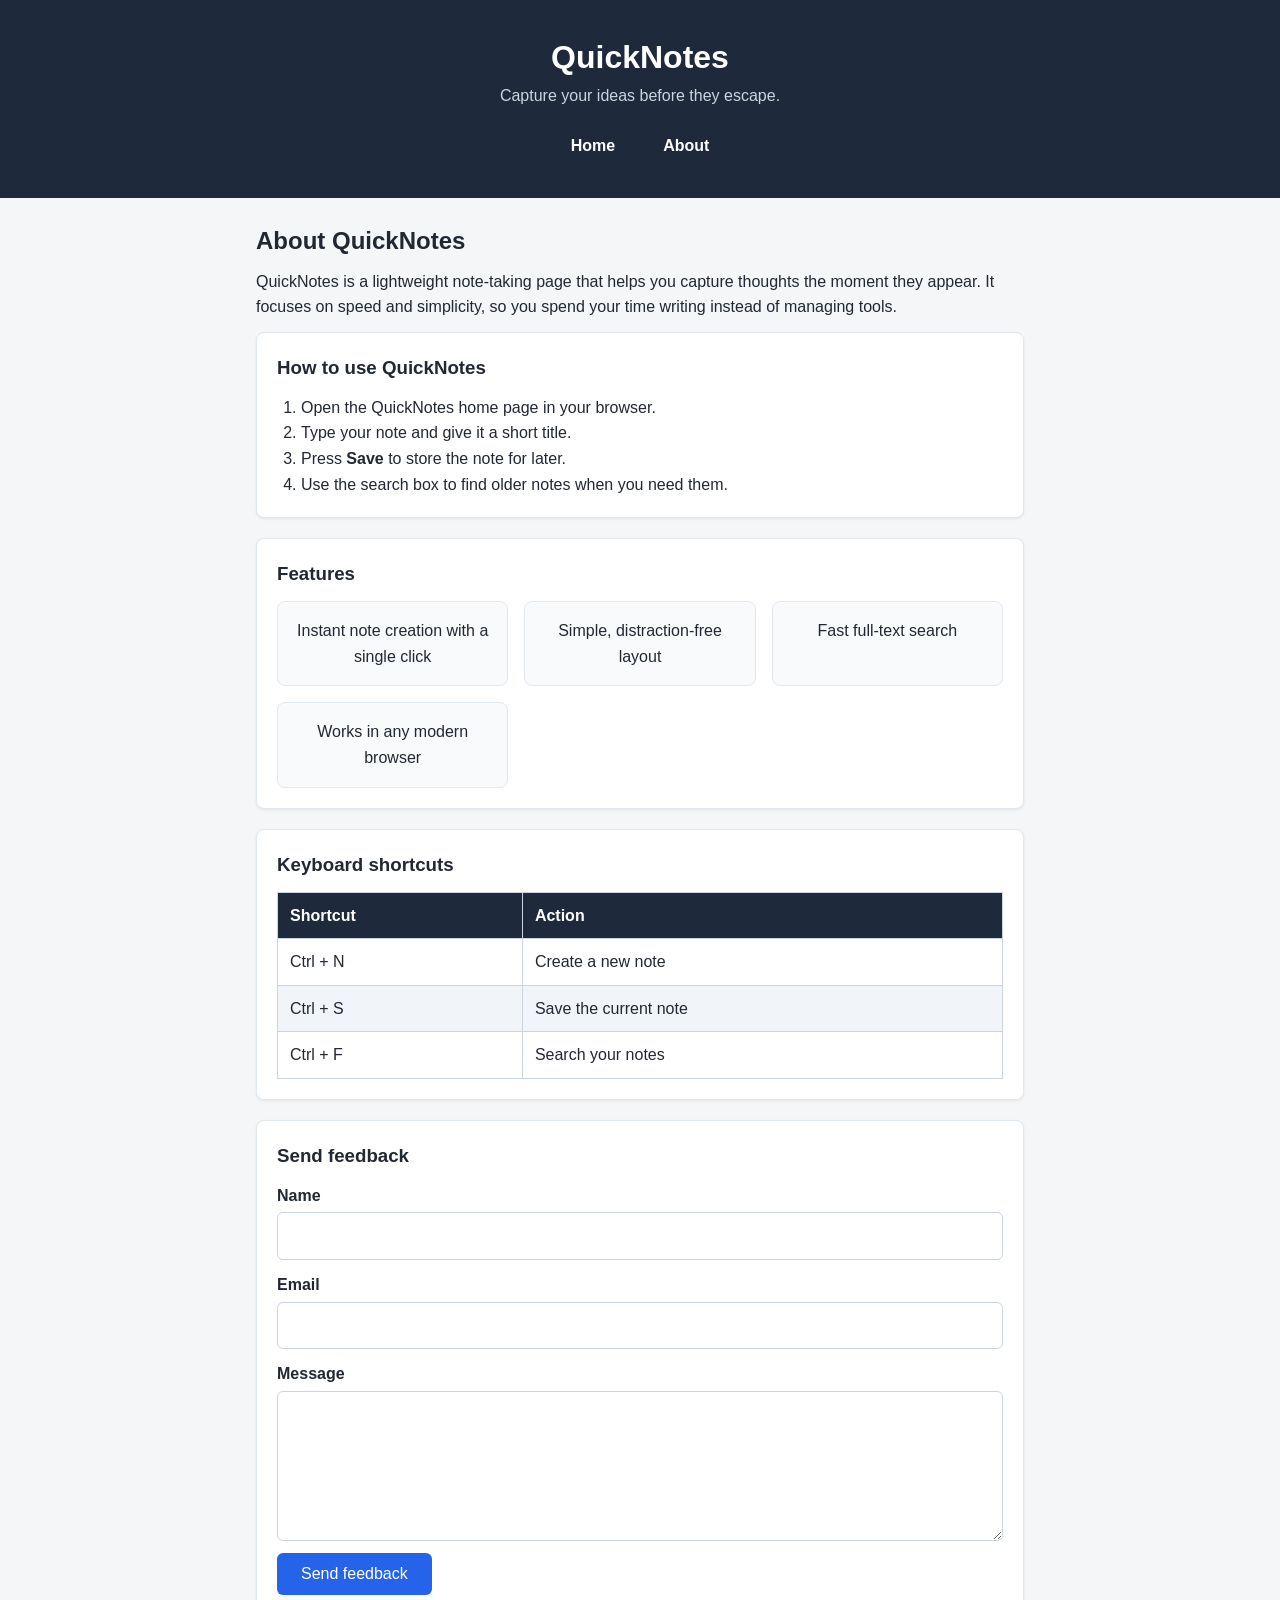
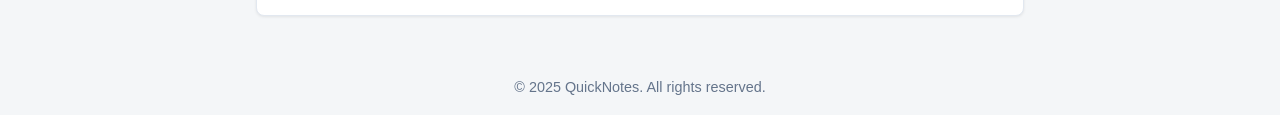
==== day2/about.html @ 1e2797ad "Day 2 assignment" ====
<!DOCTYPE html>
<html lang="en">
<head>
  <meta charset="utf-8">
  <meta name="viewport" content="width=device-width, initial-scale=1.0">
  <title>QuickNotes - About</title>
  <link rel="stylesheet" href="style.css">
</head>
<body>
  <header>
    <h1>QuickNotes</h1>
    <p>Capture your ideas before they escape.</p>
    <nav>
      <a href="index.html">Home</a>
      <a href="about.html">About</a>
    </nav>
  </header>

  <main>
    <h2>About QuickNotes</h2>
    <p>
      QuickNotes is a lightweight note-taking page that helps you capture
      thoughts the moment they appear. It focuses on speed and simplicity,
      so you spend your time writing instead of managing tools.
    </p>

    <section>
      <h3>How to use QuickNotes</h3>
      <ol>
        <li>Open the QuickNotes home page in your browser.</li>
        <li>Type your note and give it a short title.</li>
        <li>Press <strong>Save</strong> to store the note for later.</li>
        <li>Use the search box to find older notes when you need them.</li>
      </ol>
    </section>

    <section>
      <h3>Features</h3>
      <ul class="features">
        <li>Instant note creation with a single click</li>
        <li>Simple, distraction-free layout</li>
        <li>Fast full-text search</li>
        <li>Works in any modern browser</li>
      </ul>
    </section>

    <section>
      <h3>Keyboard shortcuts</h3>
      <table>
        <thead>
          <tr>
            <th scope="col">Shortcut</th>
            <th scope="col">Action</th>
          </tr>
        </thead>
        <tbody>
          <tr>
            <td>Ctrl + N</td>
            <td>Create a new note</td>
          </tr>
          <tr>
            <td>Ctrl + S</td>
            <td>Save the current note</td>
          </tr>
          <tr>
            <td>Ctrl + F</td>
            <td>Search your notes</td>
          </tr>
        </tbody>
      </table>
    </section>

    <section>
      <h3>Send feedback</h3>
      <form action="#" method="post">
        <p>
          <label for="name">Name</label>
          <input type="text" id="name" name="name" required>
        </p>
        <p>
          <label for="email">Email</label>
          <input type="email" id="email" name="email" required>
        </p>
        <p>
          <label for="message">Message</label>
          <textarea id="message" name="message" rows="5" required></textarea>
        </p>
        <p>
          <button type="submit">Send feedback</button>
        </p>
      </form>
    </section>
  </main>

  <footer>
    <p>&copy; 2025 QuickNotes. All rights reserved.</p>
  </footer>
</body>
</html>
---- day2/style.css ----
/* ==========================================
   QuickNotes — Day 2 stylesheet
   Shared by index.html and about.html
   ========================================== */

/* 1. Reset + base styles */
* {
  box-sizing: border-box;
  margin: 0;
  padding: 0;
}

body {
  font-family: "Segoe UI", Arial, Helvetica, sans-serif;
  line-height: 1.6;
  background-color: #f4f6f8;
  color: #222831;
}

/* 2. Header */
header {
  background-color: #1e293b;
  color: #ffffff;
  text-align: center;
  padding: 32px 16px;
}

header h1 {
  font-size: 2rem;
}

header p {
  color: #cbd5e1;
  margin: 0;
}

/* 3. Navigation — Flexbox row */
nav {
  display: flex;
  justify-content: center;   /* centred */
  flex-wrap: wrap;
  gap: 16px;
  margin-top: 16px;
}

nav a {
  color: #ffffff;            /* white text */
  text-decoration: none;     /* no underline */
  font-weight: bold;
  padding: 8px 16px;
  border-radius: 6px;
  transition: background-color 0.3s ease;
}

nav a:hover {
  background-color: #3b82f6; /* visible hover style */
}

/* 4. Main — centred, max width; sections as white cards */
main {
  max-width: 800px;
  margin: 0 auto;
  padding: 24px 16px;
}

section {
  background-color: #ffffff;
  border: 1px solid #e2e8f0;
  border-radius: 8px;
  box-shadow: 0 1px 3px rgba(0, 0, 0, 0.08);
  padding: 20px;
  margin-bottom: 20px;
}

h2 {
  margin-bottom: 8px;
}

h3 {
  margin-bottom: 12px;
}

main p {
  margin-bottom: 12px;
}

ol {
  padding-left: 24px;
}

/* 5. Features list — responsive CSS Grid cards */
.features {
  list-style: none;
  padding: 0;
  display: grid;
  grid-template-columns: repeat(auto-fit, minmax(180px, 1fr));
  gap: 16px;
}

.features li {
  background-color: #f8fafc;
  border: 1px solid #e2e8f0;
  border-radius: 8px;
  padding: 16px;
  text-align: center;
}

/* 6. Keyboard shortcuts table */
table {
  width: 100%;
  border-collapse: collapse;
}

th,
td {
  border: 1px solid #cbd5e1;
  padding: 10px 12px;
  text-align: left;
}

th {
  background-color: #1e293b;
  color: #ffffff;
}

tbody tr:nth-child(even) {
  background-color: #f1f5f9;
}

/* 7. Feedback form — stacked vertically, full width */
form {
  display: flex;
  flex-direction: column;
  gap: 12px;
}

form p {
  display: flex;
  flex-direction: column;
  margin: 0;
}

label {
  font-weight: bold;
  margin-bottom: 4px;
}

input[type="text"],
input[type="email"],
textarea {
  width: 100%;
  padding: 10px 12px;
  border: 1px solid #cbd5e1;
  border-radius: 6px;
  font: inherit;
}

/* 8. Buttons — with transition */
button {
  align-self: flex-start;
  background-color: #2563eb;
  color: #ffffff;
  border: none;
  border-radius: 6px;
  padding: 12px 24px;
  font-size: 1rem;
  cursor: pointer;
  transition: background-color 0.3s ease, transform 0.2s ease;
}

button:hover {
  background-color: #1d4ed8;
  transform: translateY(-2px);
}

/* 9. Footer */
footer {
  text-align: center;
  color: #64748b;
  font-size: 0.9rem;
  padding: 16px;
}

/* 10. Small screens */
@media (max-width: 600px) {
  header {
    padding: 20px 12px;
  }

  header h1 {
    font-size: 1.5rem;
  }

  nav {
    gap: 8px;
  }

  main {
    padding: 16px 12px;
  }

  section {
    padding: 16px;
  }
}
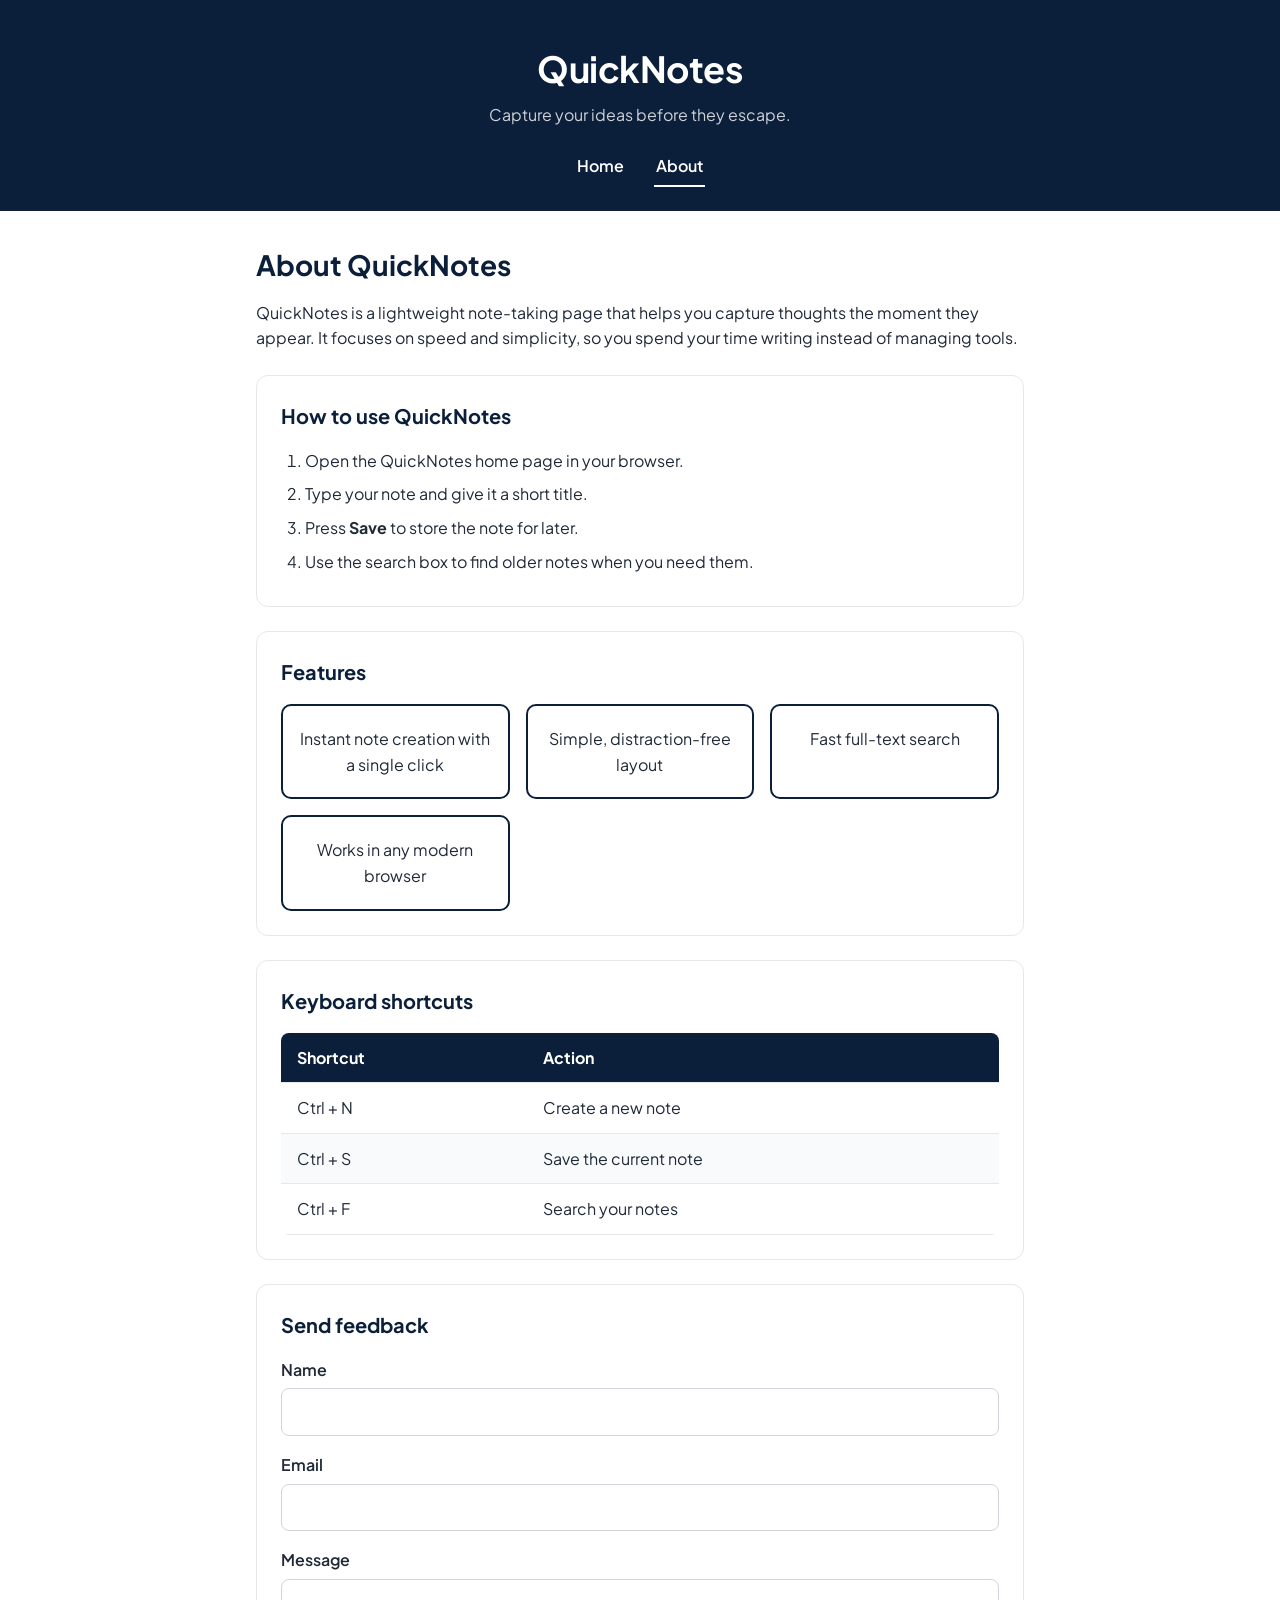
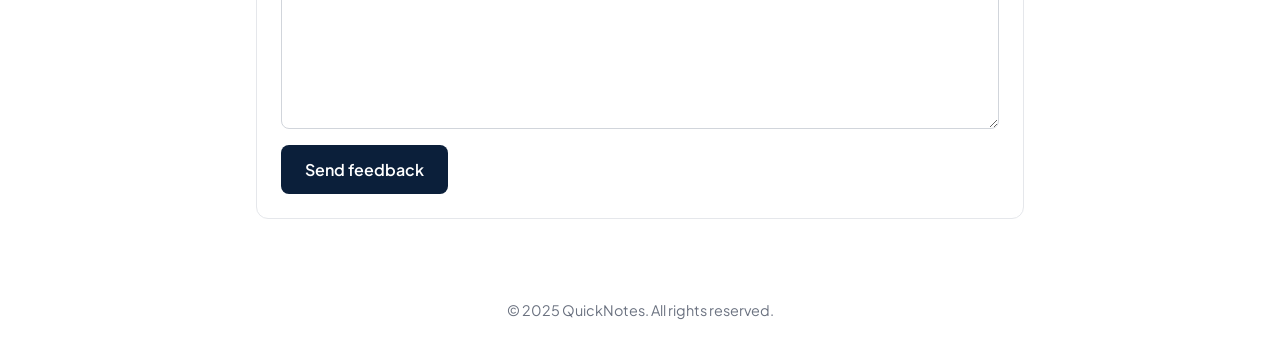
==== commit 23f4c336: "added font to css file" ====
--- a/day2/about.html
+++ b/day2/about.html
@@ -12,7 +12,7 @@
     <p>Capture your ideas before they escape.</p>
     <nav>
       <a href="index.html">Home</a>
-      <a href="about.html">About</a>
+      <a href="about.html" class="active">About</a>
     </nav>
   </header>
 
--- a/day2/style.css
+++ b/day2/style.css
@@ -1,9 +1,5 @@
-/* ==========================================
-   QuickNotes — Day 2 stylesheet
-   Shared by index.html and about.html
-   ========================================== */
-
-/* 1. Reset + base styles */
+@import url("https://fonts.googleapis.com/css2?family=Plus+Jakarta+Sans:wght@400;500;600;700&display=swap");
+
 * {
   box-sizing: border-box;
   margin: 0;
@@ -11,192 +7,222 @@
 }
 
 body {
-  font-family: "Segoe UI", Arial, Helvetica, sans-serif;
+  font-family: "Plus Jakarta Sans", system-ui, Arial, sans-serif;
   line-height: 1.6;
-  background-color: #f4f6f8;
-  color: #222831;
-}
-
-/* 2. Header */
+  background-color: #ffffff;
+  color: #1f2937;
+}
+
+a {
+  color: #0b1f3a;
+  font-weight: 600;
+}
+
 header {
-  background-color: #1e293b;
+  background-color: #0b1f3a;
   color: #ffffff;
   text-align: center;
-  padding: 32px 16px;
+  padding: 40px 20px 24px;
 }
 
 header h1 {
-  font-size: 2rem;
+  font-size: 2.25rem;
+  letter-spacing: -0.5px;
 }
 
 header p {
-  color: #cbd5e1;
-  margin: 0;
-}
-
-/* 3. Navigation — Flexbox row */
+  color: rgba(255, 255, 255, 0.8);
+  margin-top: 4px;
+}
+
 nav {
   display: flex;
-  justify-content: center;   /* centred */
+  justify-content: center;
   flex-wrap: wrap;
-  gap: 16px;
-  margin-top: 16px;
+  gap: 28px;
+  margin-top: 20px;
 }
 
 nav a {
-  color: #ffffff;            /* white text */
-  text-decoration: none;     /* no underline */
-  font-weight: bold;
-  padding: 8px 16px;
-  border-radius: 6px;
-  transition: background-color 0.3s ease;
-}
-
-nav a:hover {
-  background-color: #3b82f6; /* visible hover style */
-}
-
-/* 4. Main — centred, max width; sections as white cards */
+  color: #ffffff;
+  text-decoration: none;
+  font-weight: 600;
+  padding: 6px 2px;
+  border-bottom: 2px solid transparent;
+  transition: border-color 0.3s ease;
+}
+
+nav a:hover,
+nav a.active {
+  border-bottom-color: #ffffff;
+}
+
 main {
   max-width: 800px;
   margin: 0 auto;
-  padding: 24px 16px;
+  padding: 32px 16px;
+}
+
+main > h2 {
+  font-size: 1.75rem;
+  margin-bottom: 12px;
+}
+
+main > p {
+  margin-bottom: 24px;
 }
 
 section {
   background-color: #ffffff;
-  border: 1px solid #e2e8f0;
-  border-radius: 8px;
-  box-shadow: 0 1px 3px rgba(0, 0, 0, 0.08);
-  padding: 20px;
-  margin-bottom: 20px;
-}
-
-h2 {
-  margin-bottom: 8px;
-}
-
+  border: 1px solid #e5e7eb;
+  border-radius: 12px;
+  padding: 24px;
+  margin-bottom: 24px;
+}
+
+h2,
 h3 {
-  margin-bottom: 12px;
-}
-
-main p {
-  margin-bottom: 12px;
+  color: #0b1f3a;
+}
+
+h3 {
+  font-size: 1.25rem;
+  margin-bottom: 16px;
 }
 
 ol {
   padding-left: 24px;
 }
 
-/* 5. Features list — responsive CSS Grid cards */
+ol li {
+  margin-bottom: 8px;
+}
+
 .features {
   list-style: none;
-  padding: 0;
   display: grid;
   grid-template-columns: repeat(auto-fit, minmax(180px, 1fr));
   gap: 16px;
 }
 
 .features li {
-  background-color: #f8fafc;
-  border: 1px solid #e2e8f0;
-  border-radius: 8px;
-  padding: 16px;
+  background-color: #ffffff;
+  border: 2px solid #0b1f3a;
+  border-radius: 10px;
+  padding: 20px 16px;
   text-align: center;
 }
 
-/* 6. Keyboard shortcuts table */
 table {
   width: 100%;
   border-collapse: collapse;
+  border-radius: 8px;
+  overflow: hidden;
 }
 
 th,
 td {
-  border: 1px solid #cbd5e1;
-  padding: 10px 12px;
+  padding: 12px 16px;
   text-align: left;
+  border-bottom: 1px solid #e5e7eb;
 }
 
 th {
-  background-color: #1e293b;
+  background-color: #0b1f3a;
   color: #ffffff;
 }
 
 tbody tr:nth-child(even) {
-  background-color: #f1f5f9;
-}
-
-/* 7. Feedback form — stacked vertically, full width */
+  background-color: #f8fafc;
+}
+
 form {
   display: flex;
   flex-direction: column;
-  gap: 12px;
+  gap: 16px;
 }
 
 form p {
   display: flex;
   flex-direction: column;
-  margin: 0;
 }
 
 label {
-  font-weight: bold;
-  margin-bottom: 4px;
-}
-
-input[type="text"],
-input[type="email"],
+  font-weight: 600;
+  margin-bottom: 6px;
+}
+
+input,
 textarea {
   width: 100%;
   padding: 10px 12px;
-  border: 1px solid #cbd5e1;
-  border-radius: 6px;
+  border: 1px solid #d1d5db;
+  border-radius: 8px;
   font: inherit;
-}
-
-/* 8. Buttons — with transition */
+  transition: border-color 0.3s ease, box-shadow 0.3s ease;
+}
+
+input:focus,
+textarea:focus {
+  outline: none;
+  border-color: #0b1f3a;
+  box-shadow: 0 0 0 3px rgba(11, 31, 58, 0.2);
+}
+
+textarea {
+  resize: vertical;
+}
+
 button {
   align-self: flex-start;
-  background-color: #2563eb;
+  background-color: #0b1f3a;
   color: #ffffff;
   border: none;
-  border-radius: 6px;
+  border-radius: 8px;
   padding: 12px 24px;
-  font-size: 1rem;
+  font: inherit;
+  font-weight: 600;
   cursor: pointer;
-  transition: background-color 0.3s ease, transform 0.2s ease;
+  transition: opacity 0.3s ease, transform 0.2s ease;
 }
 
 button:hover {
-  background-color: #1d4ed8;
+  opacity: 0.85;
   transform: translateY(-2px);
 }
 
-/* 9. Footer */
+a:focus-visible,
+button:focus-visible {
+  outline: 3px solid #0b1f3a;
+  outline-offset: 3px;
+}
+
+nav a:focus-visible {
+  outline-color: #ffffff;
+}
+
 footer {
   text-align: center;
-  color: #64748b;
+  color: #6b7280;
   font-size: 0.9rem;
-  padding: 16px;
-}
-
-/* 10. Small screens */
+  padding: 24px 16px;
+}
+
 @media (max-width: 600px) {
   header {
-    padding: 20px 12px;
+    padding: 24px 12px 16px;
   }
 
   header h1 {
     font-size: 1.5rem;
   }
 
-  nav {
-    gap: 8px;
+  header p {
+    font-size: 0.9rem;
   }
 
   main {
-    padding: 16px 12px;
+    padding: 20px 12px;
   }
 
   section {
